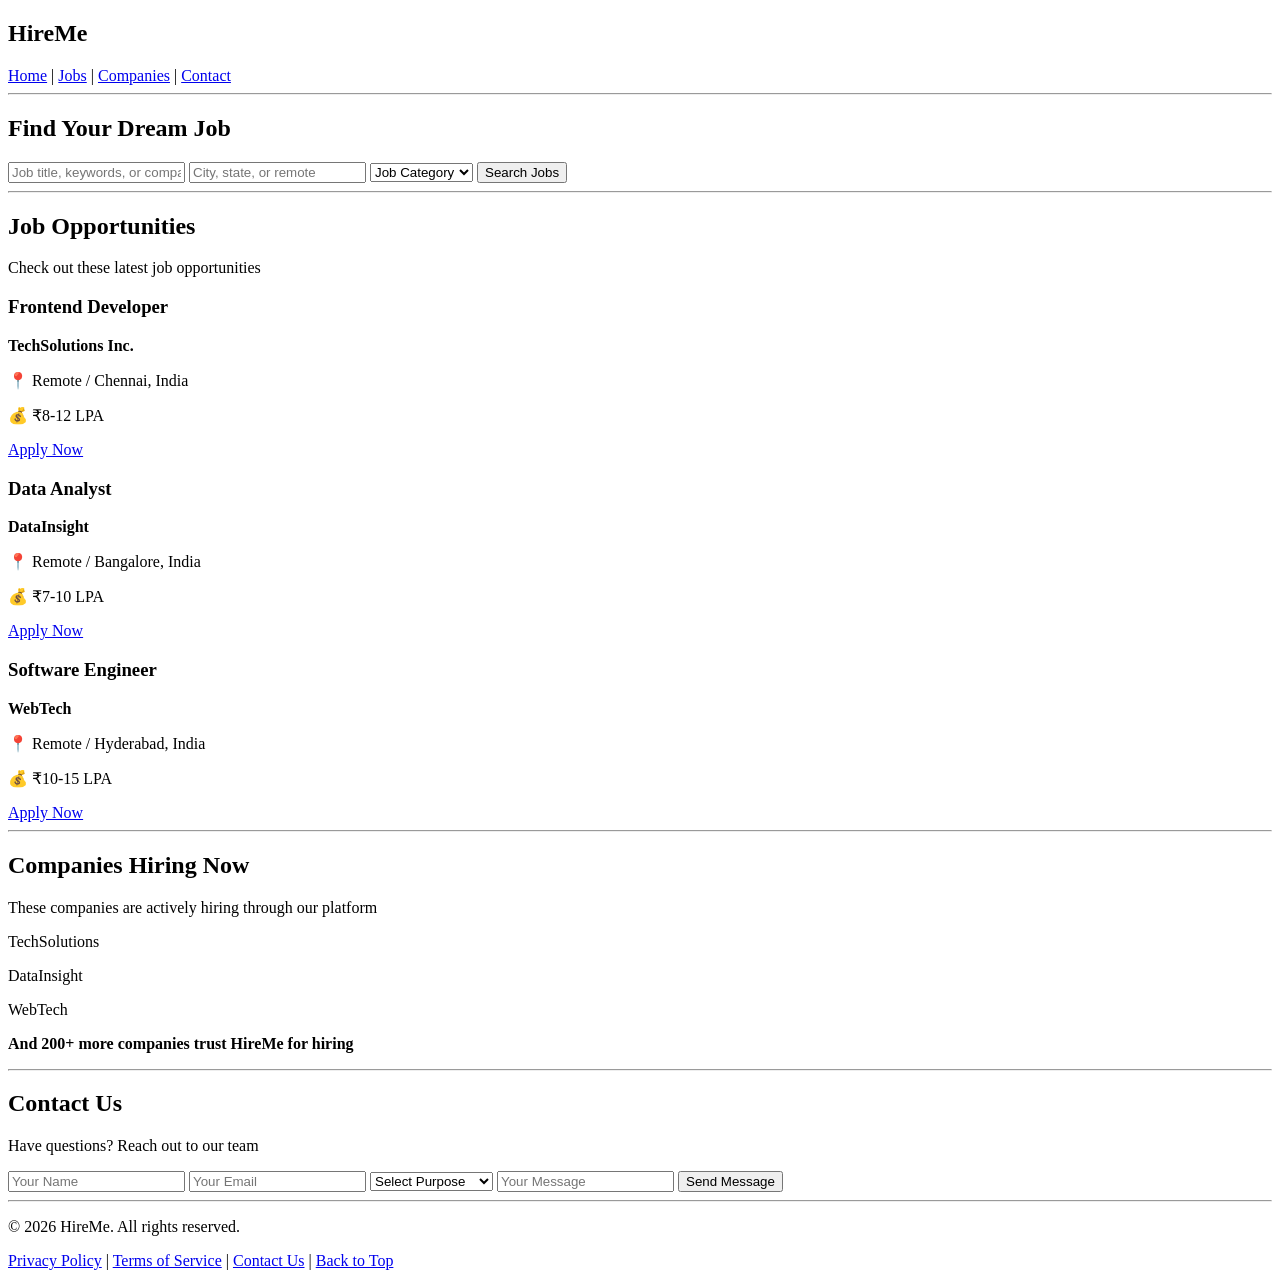
==== index.html @ 82b1d450 "Add files via upload" ====
<!DOCTYPE html>
<html lang="en">
<head>
    <meta charset="UTF-8">
    <meta name="viewport" content="width=device-width, initial-scale=1.0">
    <title>HireMe</title>
</head>

<body>
    <header>
        <section id="logo">
            <h1>HireMe</h1>
        </section>
        
        <nav>
            <a href="#home">Home</a> |
            <a href="#jobs">Jobs</a> |
            <a href="#companies">Companies</a> |
            <a href="#contact">Contact</a>
        </nav>
    </header>
    <hr>

    <section id="home">
        <h2>Find Your Dream Job</h2>       
        <form id="search-form">
            <input type="text" placeholder="Job title, keywords, or company">
            <input type="text" placeholder="City, state, or remote">
            <select>
                <option value="">Job Category</option>
                <option value="it">IT & Software</option>
                <option value="marketing">Marketing</option>
                <option value="finance">Finance</option>
                <option value="sales">Sales</option>
            </select>
            <button type="submit">Search Jobs</button>
        </form>
    </section> 
    <hr>

    <section id="jobs">
        <h2>Job Opportunities</h2>
        <p>Check out these latest job opportunities</p>
            
        <article>
                <h3>Frontend Developer</h3>
                <p><strong>TechSolutions Inc.</strong></p>
                <p>📍 Remote / Chennai, India</p>
                <p>💰 ₹8-12 LPA</p>
                <a href="#apply">Apply Now</a>
        </article>

        <article>
                <h3>Data Analyst</h3>
                <p><strong>DataInsight</strong></p>
                <p>📍 Remote / Bangalore, India</p>
                <p>💰 ₹7-10 LPA</p>
                <a href="#apply">Apply Now</a>
        </article>

        <article>
                <h3>Software Engineer</h3>
                <p><strong>WebTech</strong></p>
                <p>📍 Remote / Hyderabad, India</p>
                <p>💰 ₹10-15 LPA</p>
                <a href="#apply">Apply Now</a>
        </article>
    </section>
    <hr>

    <section id="companies">
        <h2>Companies Hiring Now</h2>
        <p>These companies are actively hiring through our platform</p>

        <article>
                <p>TechSolutions</p>
        </article>

        <article>
                <p>DataInsight</p>
        </article>

        <article>
                <p>WebTech</p>
        </article>

        <p><strong>And 200+ more companies trust HireMe for hiring</strong></p>
    </section>
    <hr>

    <section id="contact">
        <form>
            <h2>Contact Us</h2>
            <p>Have questions? Reach out to our team</p>
            <input type="text" placeholder="Your Name">
            <input type="email" placeholder="Your Email">
            <select>
                <option value="">Select Purpose</option>
                <option value="job">Job Inquiry</option>
                <option value="employer">Employer Inquiry</option>
            </select>
            <input type="text" placeholder="Your Message">
            <button type="submit">Send Message</button>
        </form>
    </section>
    <hr>

    <footer>
        <p>© 2026 HireMe. All rights reserved.</p>
        <nav>
            <a href="#">Privacy Policy</a> | 
            <a href="#">Terms of Service</a> | 
            <a href="#contact">Contact Us</a> |
            <a href="#home">Back to Top</a>
        </nav>
    </footer>
</body>
</html>
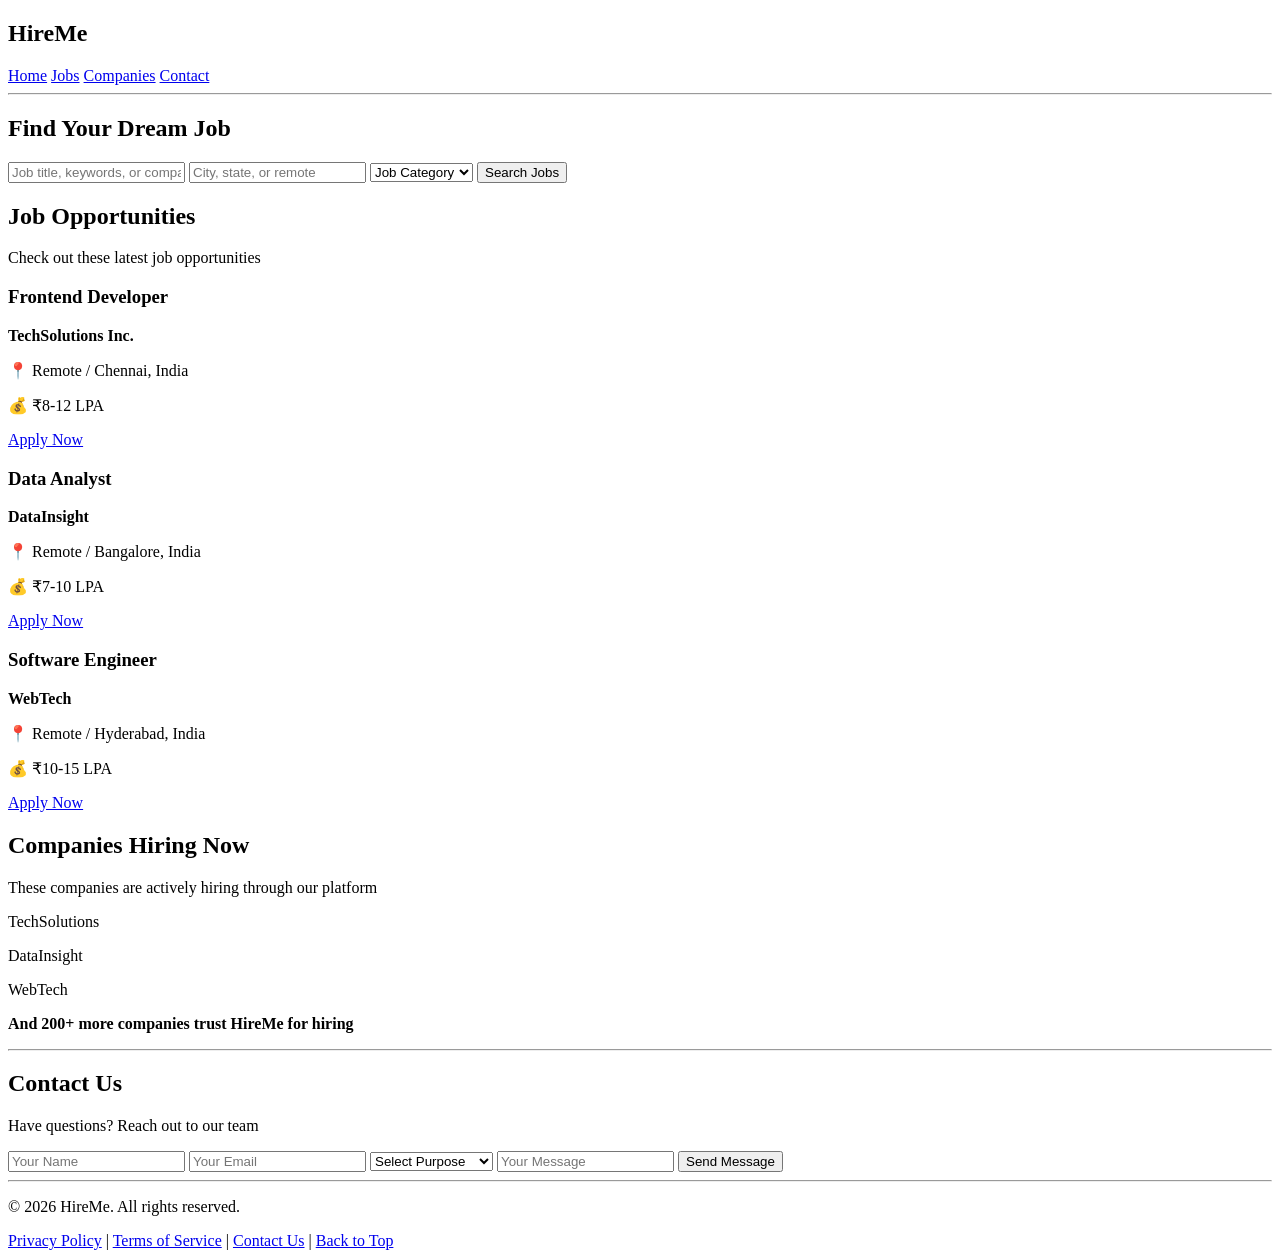
==== commit 136fe52e: "Update index.html" ====
--- a/index.html
+++ b/index.html
@@ -4,6 +4,7 @@
     <meta charset="UTF-8">
     <meta name="viewport" content="width=device-width, initial-scale=1.0">
     <title>HireMe</title>
+    <link rel="stylesheet" href="style.css">
 </head>
 
 <body>
@@ -13,9 +14,9 @@
         </section>
         
         <nav>
-            <a href="#home">Home</a> |
-            <a href="#jobs">Jobs</a> |
-            <a href="#companies">Companies</a> |
+            <a href="#home">Home</a> 
+            <a href="#jobs">Jobs</a> 
+            <a href="#companies">Companies</a> 
             <a href="#contact">Contact</a>
         </nav>
     </header>
@@ -36,37 +37,39 @@
             <button type="submit">Search Jobs</button>
         </form>
     </section> 
-    <hr>
+
 
     <section id="jobs">
-        <h2>Job Opportunities</h2>
-        <p>Check out these latest job opportunities</p>
-            
+    <h2>Job Opportunities</h2>
+    <p>Check out these latest job opportunities</p>
+    
+    <div class="jobs-container">
         <article>
-                <h3>Frontend Developer</h3>
-                <p><strong>TechSolutions Inc.</strong></p>
-                <p>📍 Remote / Chennai, India</p>
-                <p>💰 ₹8-12 LPA</p>
-                <a href="#apply">Apply Now</a>
+            <h3>Frontend Developer</h3>
+            <p><strong>TechSolutions Inc.</strong></p>
+            <p>📍 Remote / Chennai, India</p>
+            <p>💰 ₹8-12 LPA</p>
+            <a href="#apply">Apply Now</a>
         </article>
 
         <article>
-                <h3>Data Analyst</h3>
-                <p><strong>DataInsight</strong></p>
-                <p>📍 Remote / Bangalore, India</p>
-                <p>💰 ₹7-10 LPA</p>
-                <a href="#apply">Apply Now</a>
+            <h3>Data Analyst</h3>
+            <p><strong>DataInsight</strong></p>
+            <p>📍 Remote / Bangalore, India</p>
+            <p>💰 ₹7-10 LPA</p>
+            <a href="#apply">Apply Now</a>
         </article>
 
         <article>
-                <h3>Software Engineer</h3>
-                <p><strong>WebTech</strong></p>
-                <p>📍 Remote / Hyderabad, India</p>
-                <p>💰 ₹10-15 LPA</p>
-                <a href="#apply">Apply Now</a>
+            <h3>Software Engineer</h3>
+            <p><strong>WebTech</strong></p>
+            <p>📍 Remote / Hyderabad, India</p>
+            <p>💰 ₹10-15 LPA</p>
+            <a href="#apply">Apply Now</a>
         </article>
+    </div>
     </section>
-    <hr>
+
 
     <section id="companies">
         <h2>Companies Hiring Now</h2>
@@ -115,4 +118,4 @@
         </nav>
     </footer>
 </body>
-</html>+</html>
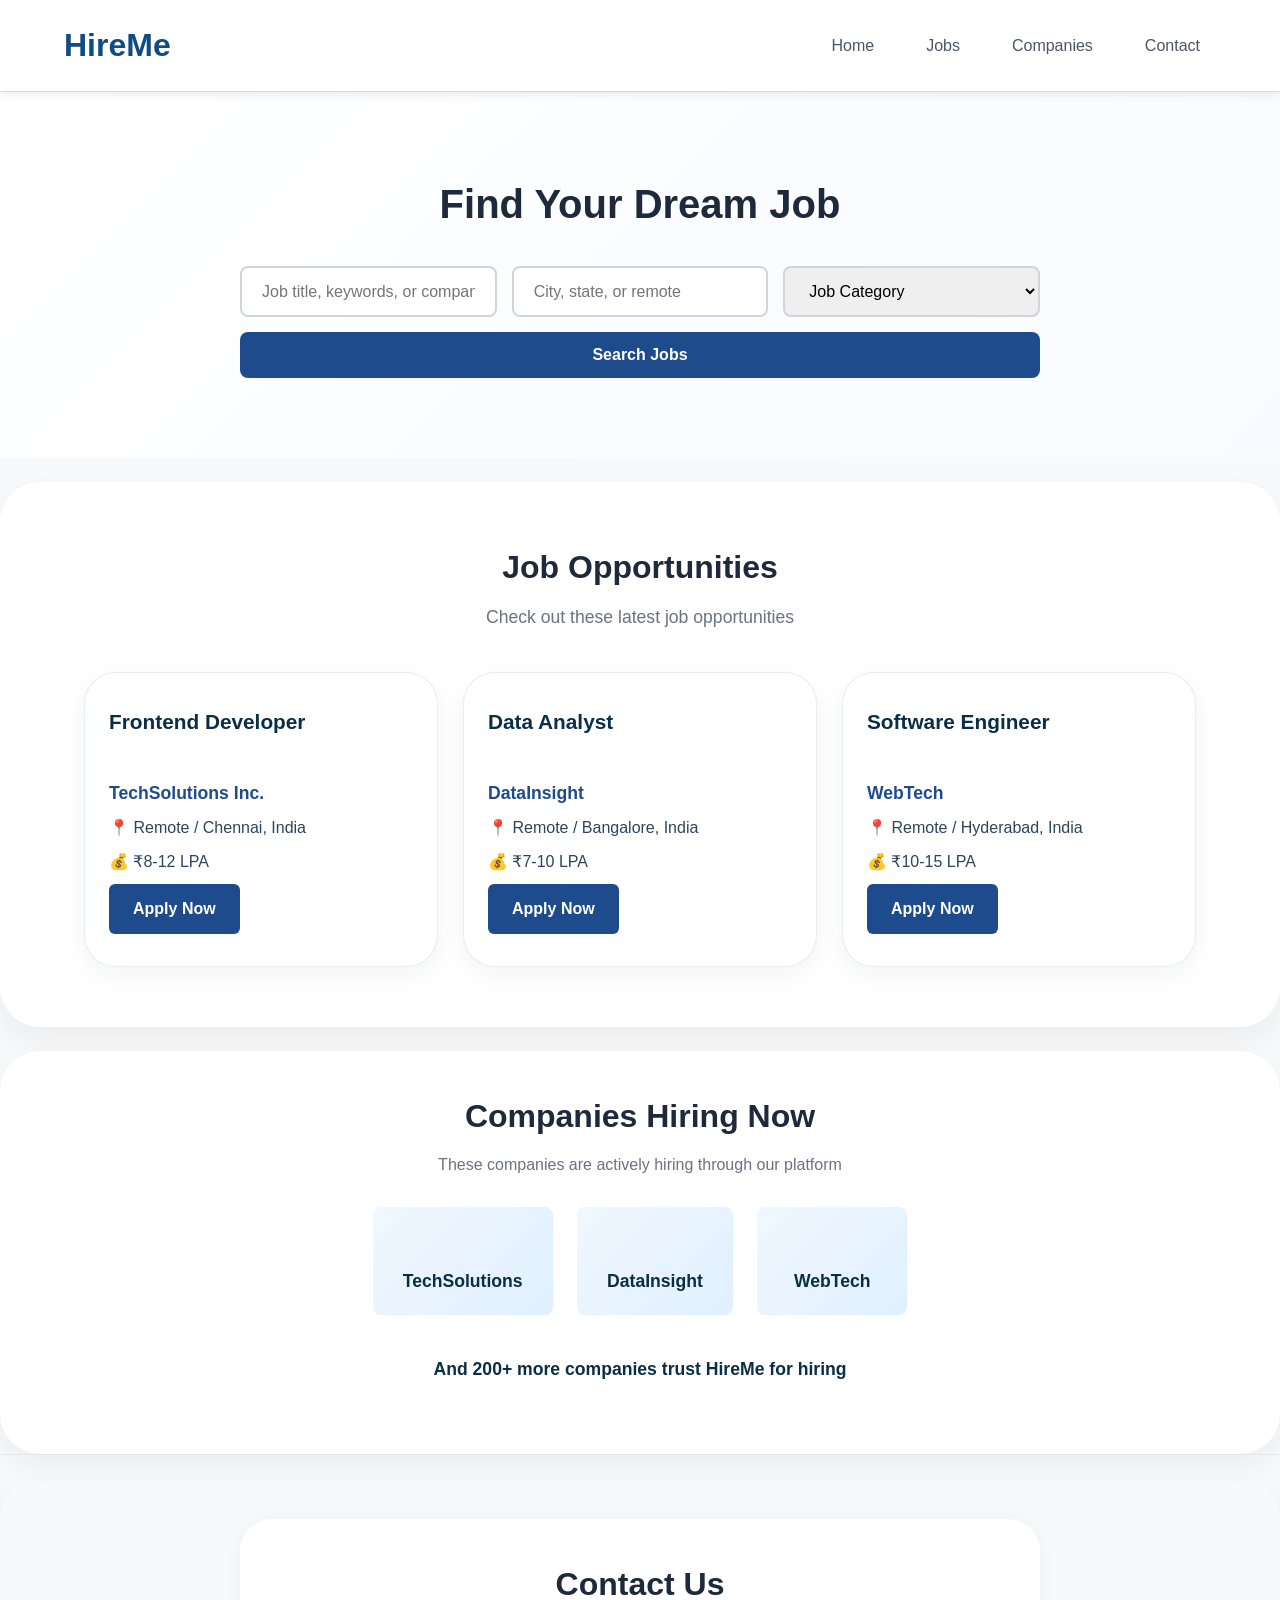
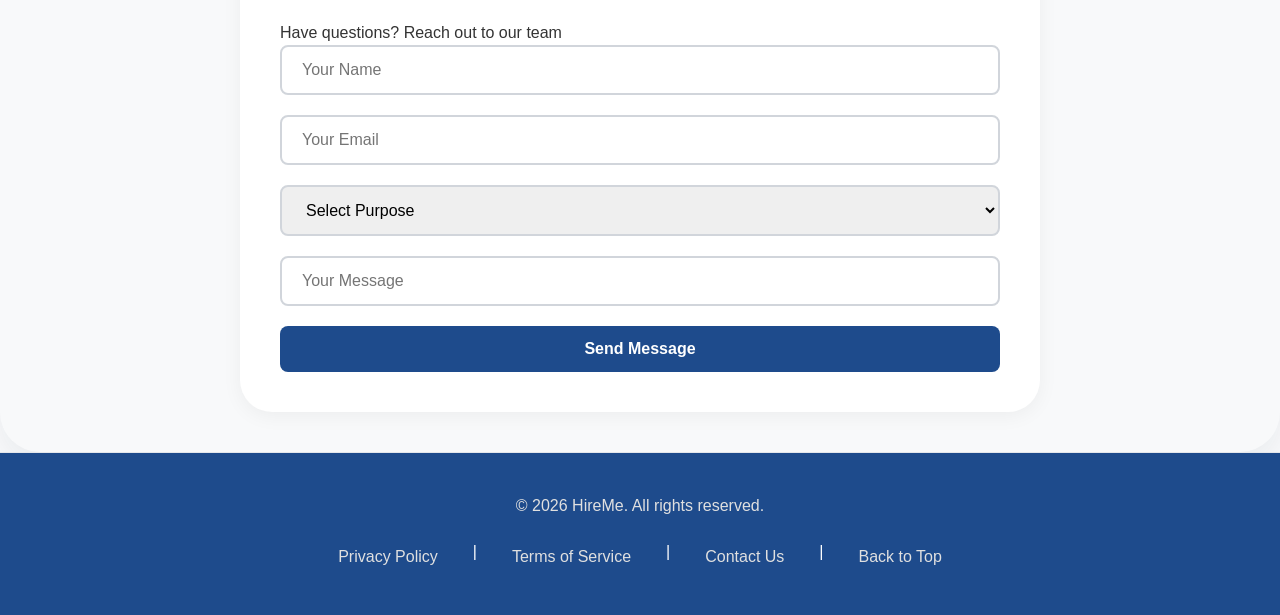
==== commit 29c7a4f5: "Update index.html" ====
--- a/index.html
+++ b/index.html
@@ -117,5 +117,8 @@
             <a href="#home">Back to Top</a>
         </nav>
     </footer>
+
+    <script src="script.js"></script>
+    
 </body>
 </html>
--- a/style.css
+++ b/style.css
@@ -0,0 +1,363 @@
+* {
+    margin: 0;
+    padding: 0;
+    box-sizing: border-box;
+}
+
+body {
+    font-family: 'Segoe UI', Tahoma, Geneva, Verdana, sans-serif;
+    line-height: 1.6;
+    color: #333;
+    background-color: #f8f9fa;
+    width: 100%;
+    overflow-x: hidden;
+}
+
+
+header {
+    display: flex;
+    justify-content: space-between;
+    align-items: center;
+    padding: 20px 5%;
+    background-color: white;
+    position: sticky;
+    top: 0;
+    z-index: 100;
+    box-shadow: 0 2px 10px rgba(0,0,0,0.1);
+    width: 100%;
+}
+
+#logo h1 {
+    color: #1e4b8c;
+    font-size: 2rem;
+    font-weight: 700;
+    background: #0f4c81;
+    -webkit-background-clip: text;
+    -webkit-text-fill-color: transparent;
+    background-clip: text;
+}
+
+nav {
+    display: flex;
+    gap: 20px;
+}
+
+nav a {
+    text-decoration: none;
+    color: #4b5563;
+    font-weight: 500;
+    padding: 8px 16px;
+    border-radius: 6px;
+    transition: all 0.3s ease;
+}
+
+nav a:hover {
+    background-color: #e5e7eb;
+    color: #1e4b8c;
+    transform: translateY(-2px);
+}
+
+hr {
+    border: none;
+    height: 1px;
+    background-color: #e5e7eb;
+    margin: 0;
+    width: 100%;
+}
+
+
+#home {
+    text-align: center;
+    padding: 80px 5%;
+    background: linear-gradient(135deg, #ffffff, #f8faff);
+    width: 100%;
+}
+
+#home h2 {
+    font-size: 2.5rem;
+    color: #1e293b;
+    margin-bottom: 30px;
+    font-weight: 700;
+}
+
+#search-form {
+    display: grid;
+    grid-template-columns: repeat(auto-fit, minmax(200px, 1fr));
+    gap: 15px;
+    max-width: 800px;
+    margin: 0 auto;
+}
+
+#search-form input,
+#search-form select {
+    padding: 14px 20px;
+    border: 2px solid #d1d5db;
+    border-radius: 8px;
+    font-size: 1rem;
+    transition: all 0.3s ease;
+}
+
+#search-form input:focus,
+#search-form select:focus {
+    outline: none;
+    border-color: #1e4b8c;
+    box-shadow: 0 0 0 3px rgba(30, 75, 140, 0.1);
+}
+
+#search-form button {
+    background: #1e4b8c;
+    color: white;
+    border: none;
+    padding: 14px 30px;
+    border-radius: 8px;
+    font-size: 1rem;
+    font-weight: 600;
+    cursor: pointer;
+    transition: all 0.3s ease;
+    grid-column: 1 / -1;
+}
+
+#search-form button:hover {
+    background: #153b6b;
+    transform: translateY(-2px);
+    box-shadow: 0 6px 20px rgba(37, 99, 235, 0.3);
+}
+
+#jobs {
+    background: white;
+    border-radius: 2.5rem;
+    margin-top: 1.5rem;
+    padding: 2.5rem 2rem;
+    box-shadow: 0 12px 28px rgba(0,30,60,0.06);
+    padding: 60px 5%;
+    width: 100%;
+}
+
+#jobs h2 {
+    font-size: 2rem;
+    color: #1e293b;
+    margin-bottom: 10px;
+    text-align: center;
+}
+
+#jobs > p {
+    color: #6b7280;
+    margin-bottom: 40px;
+    font-size: 1.1rem;
+    text-align: center;
+}
+
+
+.jobs-container {
+    display: grid;
+    grid-template-columns: repeat(3, 1fr);
+    gap: 25px;
+    max-width: 1400px;
+    margin: 0 auto;
+    padding: 0 20px;
+}
+
+#jobs article {
+    background: #ffffff;
+    border-radius: 2rem;
+    padding: 2rem 1.5rem;
+    box-shadow: 0 8px 24px rgba(0, 34, 68, 0.05);
+    transition: all 0.25s ease;
+    border: 1px solid rgba(30, 75, 140, 0.1);
+    display: flex;
+    flex-direction: column;
+}
+
+
+#jobs article:hover {
+    transform: translateY(-5px);
+    border-color: #1e4b8c;
+    box-shadow: 0 8px 25px rgba(30, 75, 140, 0.15);
+}
+
+#jobs article h3 {
+    color: #0b2e47;
+    margin-bottom: 15px;
+    font-size: 1.3rem;
+    min-height: 60px;
+}
+
+#jobs article p {
+    color: #2e445e;
+    margin-bottom: 10px;
+    line-height: 1.5;
+}
+
+#jobs article p strong {
+    color: #1e4b8c;
+    font-size: 1.1rem;
+}
+
+#jobs article a {
+    display: inline-block;
+    background: #1e4b8c;
+    color: white;
+    text-decoration: none;
+    padding: 12px 24px;
+    border-radius: 6px;
+    font-weight: 600;
+    margin-top: auto;
+    text-align: center;
+    transition: all 0.3s ease;
+    align-self: flex-start;
+}
+
+#jobs article a:hover {
+    background: #153b6b;
+    transform: scale(1.05);
+    box-shadow: 0 4px 15px rgba(30, 75, 140, 0.3);
+}
+
+#companies {
+    background: white;
+    border-radius: 2.5rem;
+    margin-top: 1.5rem;
+    padding: 2.5rem 2rem;
+    box-shadow: 0 12px 28px rgba(0,30,60,0.06);
+    width: 100%;
+    text-align: center;
+}
+
+#companies h2 {
+    font-size: 2rem;
+    color: #1e293b;
+    margin-bottom: 10px;
+}
+
+#companies > p {
+    color: #6b7280;
+    margin-bottom: 30px;
+}
+
+#companies article {
+    background: linear-gradient(135deg, #f0f7ff, #e0f0fe);
+    padding: 20px 30px;
+    border-radius: 8px;
+    font-weight: 600;
+    color: #1e4b8c;
+    transition: all 0.3s ease;
+    display: inline-block;
+    min-width: 150px;
+    margin: 0 10px;
+}
+
+#companies article:hover {
+    background: linear-gradient(135deg, #e0f0fe, #d0e8fd);
+    transform: scale(1.05);
+    box-shadow: 0 4px 15px rgba(37, 99, 235, 0.1);
+}
+
+#companies p:last-child {
+    margin-top: 40px;
+    color: #0b2e47;;
+    font-size: 1.1rem;
+}
+
+#contact {
+    border-radius: 2.5rem;
+    margin-top: 1.5rem;
+    padding: 2.5rem 2rem;
+    box-shadow: 0 12px 28px rgba(0,30,60,0.06);
+    width: 100%;
+}
+
+#contact form {
+    background-color: white;
+    border-radius: 2rem;
+    padding: 40px;
+    box-shadow: 0 4px 20px rgba(0,0,0,0.05);
+    max-width: 800px;
+    margin: 0 auto;
+}
+
+#contact h2 {
+    font-size: 2rem;
+    color: #1e293b;
+    margin-bottom: 10px;
+    text-align: center;
+}
+
+#contact > p {
+    color: #6b7280;
+    margin-bottom: 30px;
+    text-align: center;
+}
+
+#contact input,
+#contact select,
+#contact textarea {
+    width: 100%;
+    padding: 14px 20px;
+    margin-bottom: 20px;
+    border: 2px solid #d1d5db;
+    border-radius: 8px;
+    font-size: 1rem;
+    transition: all 0.3s ease;
+}
+
+#contact input:focus,
+#contact select:focus,
+#contact textarea:focus {
+    outline: none;
+    border-color: #1e4b8c;
+    box-shadow: 0 0 0 3px rgba(30, 75, 140, 0.1);
+}
+
+#contact button {
+    background: #1e4b8c;
+    color: white;
+    border: none;
+    padding: 14px 30px;
+    border-radius: 8px;
+    font-size: 1rem;
+    font-weight: 600;
+    cursor: pointer;
+    width: 100%;
+    transition: all 0.3s ease;
+}
+
+#contact button:hover {
+    background: #153b6b;
+    transform: translateY(-2px);
+    box-shadow: 0 6px 20px rgba(30, 75, 140, 0.3);
+}
+
+footer {
+    text-align: center;
+    padding: 40px 5%;
+    background-color: #1e4b8c;
+    color: white;
+    width: 100%;
+}
+
+footer p {
+    margin-bottom: 20px;
+    color: #e0e0e0;
+}
+
+footer nav {
+    display: flex;
+    justify-content: center;
+    gap: 20px;
+    flex-wrap: wrap;
+}
+
+footer nav a {
+    color: #e0e0e0;
+    text-decoration: none;
+    padding: 5px 15px;
+    transition: all 0.3s ease;
+}
+
+footer nav a:hover {
+    color: white;
+    background-color: rgba(255,255,255,0.1);
+    border-radius: 4px;
+}
+
+
